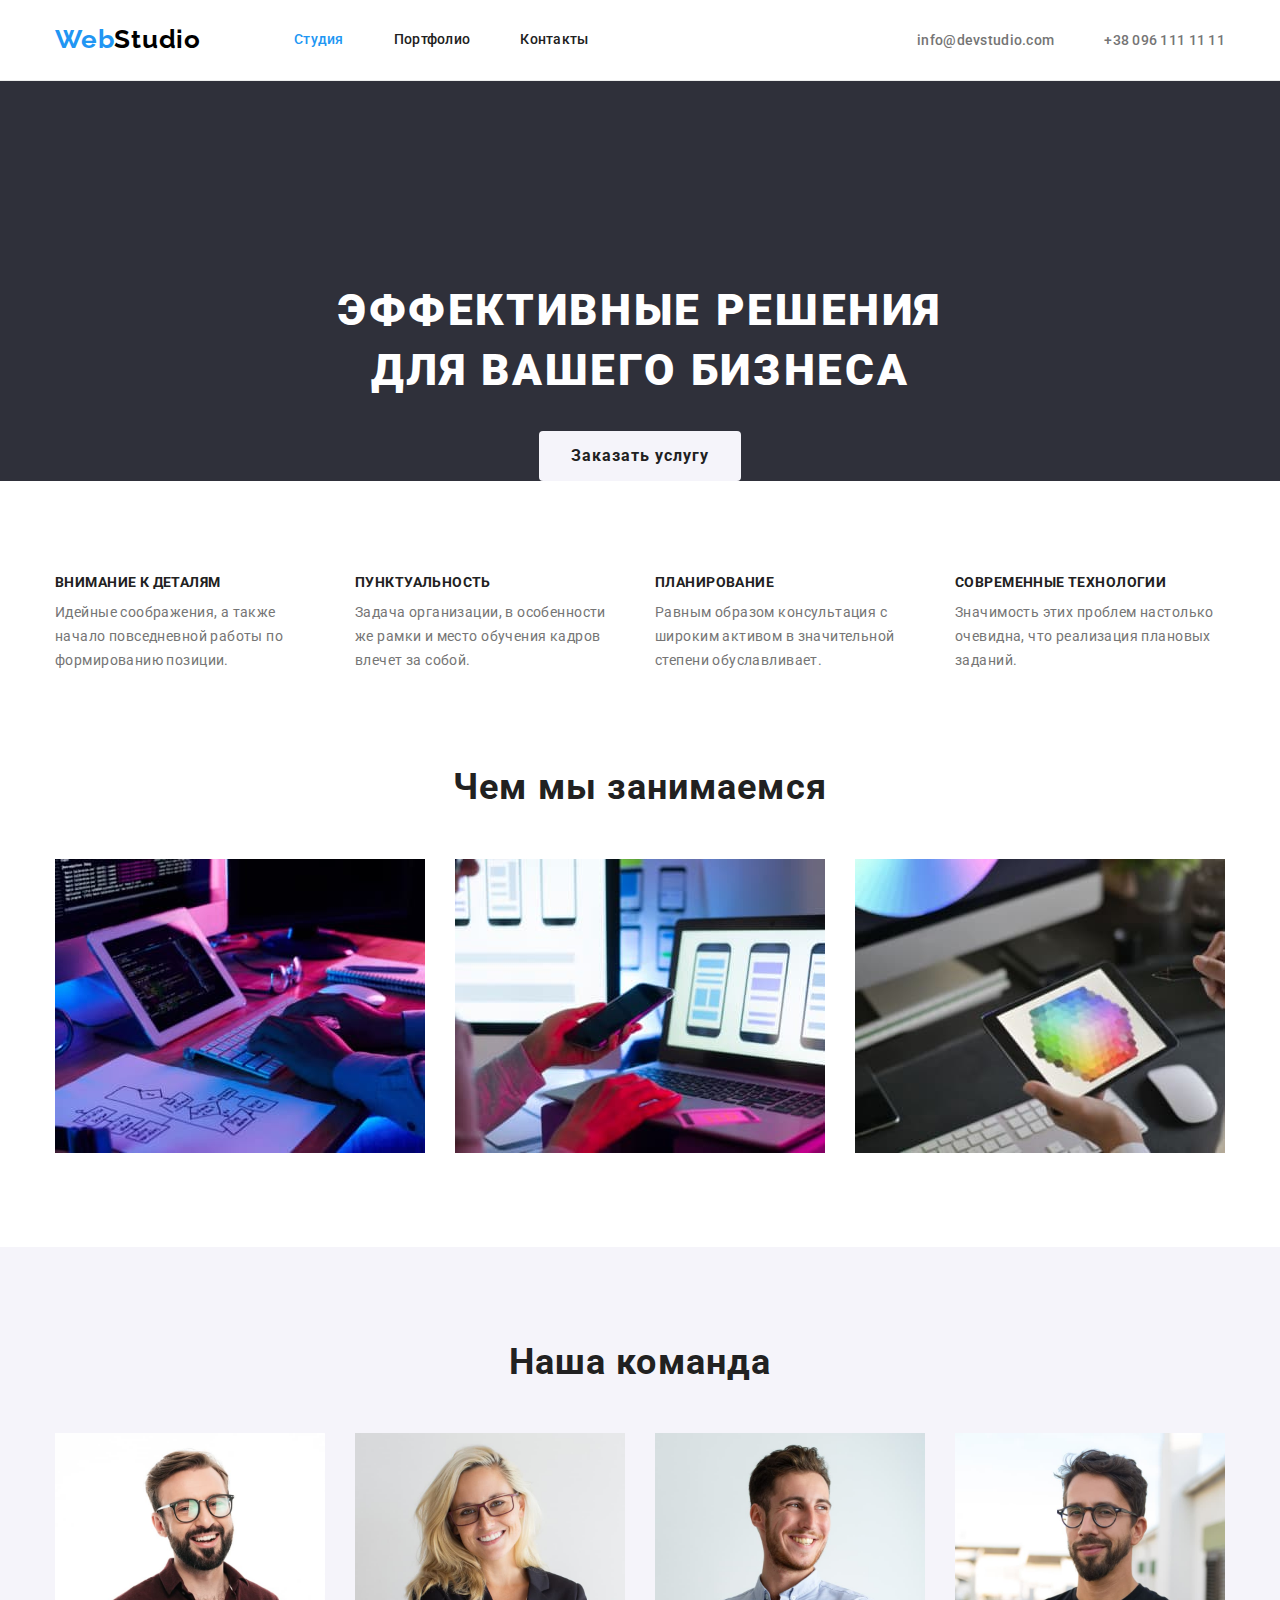
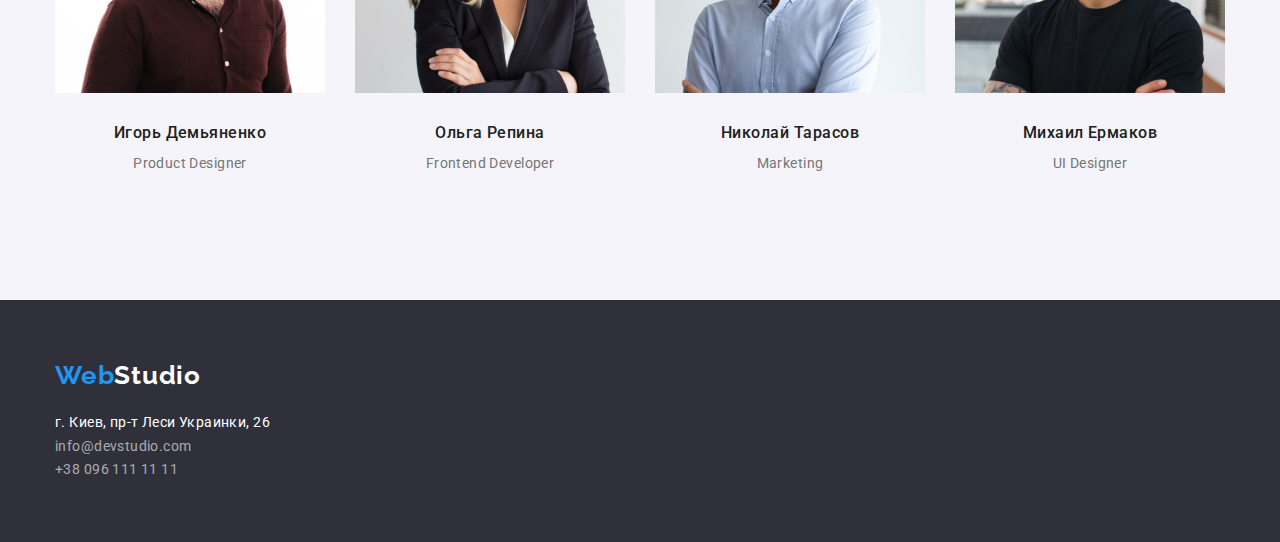
==== index.html @ 31b7b87a "Add files via upload" ====
<!DOCTYPE html>
<html lang="ru">
<head>
    <meta charset="UTF-8">
    <meta http-equiv="X-UA-Compatible" content="IE=edge">
    <meta name="viewport" content="width=device-width, initial-scale=1.0">
    <title>WebStudio</title>
    <link href="https://fonts.googleapis.com/css2?family=Raleway:wght@700&family=Roboto:wght@400;500;700;900&display=swap" rel="stylesheet">
    <link rel="stylesheet" href="https://cdnjs.cloudflare.com/ajax/libs/modern-normalize/1.1.0/modern-normalize.min.css">
    <link rel="stylesheet" href="./css/style.css">

</head>
<body>
   <header class="header section">
    <div class="container header-nav">
        <nav class="nav">
            <a href="./index.html" class="logo logo-link"><span class="web">Web</span>Studio</a>
        <ul class="site-nav">
            <li class="site-nav-item"><a href="./index.html" class="link current">Студия</a></li>
            <li class="site-nav-item"><a href="./portfolio.html" class="link">Портфолио</a></li>
            <li class="site-nav-item"><a href=""class="link">Контакты</a></li>
        </ul>
       </nav>
       <ul class="nav-contacts">
           <li class="nav-contacts-item"><a href="mailto:info@devstudio.com" class="link-contact">info@devstudio.com</a></li>
           <li class="nav-contacts-item"><a href="tel:+380961111111" class="link-contact">+38 096 111 11 11</a></li>
       </ul>
    </div>
   </header>
   <!--Main content-->
    <main>
        <!--Section 1-->
        <section class="hero section">
            <h1 class="hero-title">Эффективные решения <br /> для вашего бизнеса</h1>
            <button type="button" class="button">Заказать услугу</button>
        </section>
        <!--Section 2 text-->
        <section class="description">
            <div class="container">
            <ul class="decription-list">
                <li class="decription-item">
                    <h3 class="decription-head text-title">Внимание к деталям</h3>
                    <p class="decription-text text">Идейные соображения, а также начало повседневной работы по формированию позиции.</p>
                </li>
                <li class="decription-item">
                    <h3 class="description-head text-title">Пунктуальность</h3>
                    <p class="description-text text">Задача организации, в особенности же рамки и место обучения кадров влечет за собой.</p>
                </li>
                <li class="decription-item">
                    <h3 class="description-head text-title">Планирование</h3>
                    <p class="description-text text">Равным образом консультация с широким активом в значительной степени обуславливает.</p>
                </li>
                <li class="decription-item">
                    <h3 class="description-head text-title">Современные технологии</h3>
                    <p class="description-text text">Значимость этих проблем настолько очевидна, что реализация плановых заданий.</p>
                </li>
            </ul>
            </div>
        </section>

        <!--Section 3 pictures-->
        <section class="activities section">
            <div class="container">
            <h2 class="activities-title section-title">Чем мы занимаемся</h2>
            <ul class="activities-list">
                <li class="activities-item"><img src="./images/box-1.jpg" alt="Десктопные приложения" width="370" height="294"></li>
                <li class="activities-item"><img src="./images/box-2.jpg" alt="Мобильные приложения" width="370" height="294"></li>
                <li class="activities-item"><img src="./images/box-3.jpg" alt="Дизайнерские решения" width="370" height="294"></li>
            </ul>
            </div> 
        </section>

        <!--Section 4 Team-->
        <section class="team section">
            <div class="container">
            <h2 class="team-title section-title">Наша команда</h2>
            <ul class="team-list">
                <li class="team-item">
                    <img src="./images/img-igor.jpg" alt="Портрет Игоря" width="270" height="260">
                        <h3 class="portrait-title">Игорь Демьяненко</h3>
                        <p class="position text" lang="en">Product Designer</p>       
                </li>
                <li class="team-item">
                    <img src="./images/img-olga.jpg" alt="Портрет Ольги" width="270" height="260">
                        <h3 class="portrait-title">Ольга Репина</h3>
                        <p class="position text" lang="en">Frontend Developer</p>
                </li>
                <li class="team-item">
                    <img src="./images/img-nikolay.jpg" alt="Портрет Николая" width="270" height="260">
                        <h3 class="portrait-title">Николай Тарасов</h3>
                        <p class="position text" lang="en">Marketing</p>
                </li>
                <li class="team-item">
                    <img src="./images/img-mihail.jpg" alt="Портрет Михаила" width="270" height="260">
                        <h3 class="portrait-title">Михаил Ермаков</h3>
                        <p class="position text" lang="en">UI Designer</p>
                </li>
            </ul>
            </div>
        </section>


    </main>
    <footer class="footer section">
        <div class="container">
        <a href="./index.html" class="logo-footer logo-link"><span class="web-footer">Web</span>Studio</a>
        <address class="address">
            <ul class="address-list">
                <li><a href="" class="adress-link-location">г. Киев, пр-т Леси Украинки, 26</a></li>
                <li><a href="mailto:info@devstudio.com" class="adress-link">info@devstudio.com</a></li>
                <li><a href="tel:+380961111111" class="adress-link">+38 096 111 11 11</a></li>
            </ul>
        </address>
        </div>
    </footer> 
</body>
</html>
---- css/style.css ----
:root {
    --primary-text-color: #757575; 
    --title-text-color: #212121;
    --accent-color: #2196F3;
    --white-text-color: #FFFFFF;
    --background-color-blue: #2196F3;
    --background-color-white: #FFFFFF;
    --background-color-button: #F5F4FA;
    --logo-text-color: #000000;
    --background-color-footer: #2F303A;
    --button-hover-blue: #188CE8;
    --transparent-link: rgba(255, 255, 255, 0.6);
    --border-header-color: #ECECEC;
    --border-picture-color: #EEEEEE; 
}

/*font-family: 'Raleway', sans-serif;
font-family: 'Roboto', sans-serif;*/

html {box-sizing: border-box;}
*, *::before, *::after {box-sizing: inherit;}

body {font-family: 'Roboto', sans-serif;
    color: var(--title-text-color);}

p, h1, h2, h3, h4, h5, h6, ul {
    margin: 0px;
    padding-left: 0px;
}

ul {list-style: none;}

img {display: block; max-width: 100%; height: auto;}
/*.section {outline: 3px solid rgb(174, 109, 235);}*/

.container {
    width: 1200px;
    padding-left: 15px;
    padding-right: 15px;
    margin: 0 auto;
    /*outline: 1px solid red;*/
}
/*header*/
 /*logo and nav*/

.header {
    display: flex;
align-items: center;
border-bottom: 1px solid var(--border-header-color);
}

    .header-nav {
    display: flex;
    align-items: center;
}
    
    .nav {display: flex;
        align-items: center;}
    .site-nav {display: flex;}


.logo{
    font-family: 'Raleway';
    font-style: normal;
    font-weight: 700;
    font-size: 26px;
    line-height: 1.2;
    letter-spacing: 0.03em;
    color: var(--logo-text-color);

    margin-right: 93px;
    padding-top: 24px;
    padding-bottom: 24px;}

    .web{color: var(--accent-color);}

    .logo-link {
        text-decoration: none
    }

.site-nav .link{
    font-weight: 500;
    font-size: 14px;
    line-height: 1.14;
    letter-spacing: 0.02em;
    color: var(--title-text-color);
    text-decoration: none;
    display: block;
    padding-top: 32px;
    padding-bottom: 32px;
    }
    
    /*.site-nav-item {margin-right: 50px;}
    .site-nav-item:last-child {margin-right: 0;}*/
    .site-nav-item:not(:last-child) {margin-right: 50px;}

    .link-contact{
        font-style: normal;
        font-weight: 500;
        font-size: 14px;
        line-height: 1.14;
        letter-spacing: 0.02em;
        color: var(--primary-text-color);
        text-decoration: none;
        padding-top: 32px;
        padding-bottom: 32px;}

.site-nav .link:hover,
.site-nav .link:focus{color: var(--accent-color);}
.link-contact:hover,
.link-contact:focus{color: var(--accent-color);}

.site-nav .link.current {
    color: var(--accent-color);
}

.nav-contacts {display: flex;
margin-left: auto;}
.nav-contacts-item:not(:last-child) {margin-right: 50px;} 


/*Section Hero*/

.hero {background-color: var(--background-color-footer);
text-align: center;}

.hero-title {
    font-weight: 900;
    font-size: 44px;
    line-height: 1.36;
    text-align: center;
    letter-spacing: 0.06em;
    text-transform: uppercase;
    color: var(--white-text-color);
    padding-top: 200px;
    padding-bottom: ;
    margin-bottom: 30px;
    }

.button {font-family: inherit;
    font-weight: 700;
    font-size: 16px;
    line-height: 1.88;
    display:inline-block;
    align-items: center;
    
    letter-spacing: 0.06em;
    color: var(--title-text-color);
    background-color: var(--background-color-button);
    border: transparent;
    border-radius: 4px;
    min-width: 200px;
    padding: 10px 32px;
}

.button:hover,
.button:focus {color: var(--white-text-color);
background-color: var(--button-hover-blue);}  

/* Section Description*/

.description {
padding-top: 94px;

}

.decription-list {
    display: flex;

}

.decription-item {width: 270px;
margin-right: 30px;}

/*.decription-item:last-child {margin-right: 0;}*/

.decription-item:nth-child(4n) {margin-right: 0;}


.text-title {font-weight: 700;
    font-size: 14px;
    line-height: 1.14;
    letter-spacing: 0.03em;
    text-transform: uppercase;
    margin-bottom: 10px;

}
.text {font-size: 14px;
    line-height: 1.71;
    letter-spacing: 0.03em;
    color: var(--primary-text-color);}

    /* Section Activities*/
    
.activities {padding-top: 94px;
    padding-bottom: 94px;}

.activities-list {display: flex;}
.activities-item {margin-right: 30px;}
.activities-item:last-child {margin-right: 0px;}

.section-title {font-weight: 700;
    font-size: 36px;
    line-height: 1.17;
    text-align: center ;
    letter-spacing: 0.03em;
    margin-bottom: 50px;
    }
 

/* Section Team*/

.team {background-color: var(--background-color-button);
    padding-top: 94px;
    padding-bottom: 94px;
}

.team-list {display: flex;}

.team-item {width: 270px;
    margin-right: 30px;
    padding-bottom: 30px;}

.team-item:nth-child(4n) {margin-right: 0;}

.portrait-title {
    font-weight: 500;
    font-size: 16px;
    line-height: 1.19;
    text-align: center;
    letter-spacing: 0.03em;
    margin-top: 30px;
}

.position {margin-top: 10px;
    text-align: center;
}
    
/*footer*/

.footer {background-color:var(--background-color-footer);
padding-top: 60px;
padding-bottom: 60px;}

.logo-footer{font-family: 'Raleway';
    font-style: normal;
    font-weight: 700;
    font-size: 26px;
    line-height: 1.2;
    letter-spacing: 0.03em;
    color: var(--white-text-color);
    
    }
    .web-footer{color: var(--accent-color);}

.address {
    margin-top: 20px;
}

.adress-link-location {
    font-style: normal;
    font-size: 14px;
    line-height: 1.7;
    letter-spacing: 0.03em;
    color: var(--white-text-color);
    text-decoration: none;
    }

.adress-link {
    font-style: normal;
    font-size: 14px;
    line-height: 1.7;
    letter-spacing: 0.03em;
    color: var(--transparent-link);
    text-decoration: none;
    }

    .address-list a:hover,
    .address-list a:focus {color: var(--accent-color);}

    


    /*---------------------Portfolio-page-------------------*/
    .main-portfolio {padding-top: 94px;
    padding-bottom: 94px;}

    .visually-hidden { 
        position: absolute; 
        width: 1px; 
        height: 1px; 
        margin: -1px; 
        border: 0; 
        padding: 0; 
        white-space: nowrap; 
        clip-path: inset(100%); 
        clip: rect(0 0 0 0); 
        overflow: hidden; 
      } 

    .button-list {
        display: flex;
        margin-left: auto;
        margin-right: auto;
        justify-content: center;
        
    }
    .button-portfolio {
        font-family: inherit;
        font-style: normal;
        font-weight: 500;
        font-size: 16px;
        line-height: 1.62;
        text-align: center;
        letter-spacing: 0.03em;
        background-color: var(background-color-button);
        
        border-radius: 4px;
        border: transparent;
        display: block;
        margin-right: 8px;
        padding: 6px 22px;
            
    }

    .flex-container {padding-top: 50px;
        }

    .button-portfolio:last-child {margin-right: 0;}
    

    .button-portfolio:hover,
    .button-portfolio:focus {color: var(--white-text-color);
    background-color: var(--background-color-blue);}
    
    .portfolio-link {text-decoration: none;}

   

    .portfolio-title {
        font-weight: 700;
        font-size: 18px;
        line-height: 2.0;
        letter-spacing: 0.06em;
        color: var(--title-text-color);
        }

    .portfolio-filter {
        font-size: 16px;
        line-height: 1.88;
        letter-spacing: 0.03em;
        color: var(--primary-text-color);
        margin-top: 4px;
        

    }
    .portfolio-description {
        font-size: 16px;
        line-height: 1.88;
        letter-spacing: 0.03em;
        color: var(--white-text-color);
        background-color: var(--background-color-blue);
        padding-left: 24px;
    }

.picture-card {border: 1px solid var(--border-picture-color);
padding: 20px 24px;} 

.portfolio-list {display: flex;
flex-wrap: wrap;}

.portfolio-item {
    width: 370px;
    margin-right: 30px;
    margin-bottom: 30px; 
}
 
.portfolio-item:nth-child(3n) {margin-right: 0;}
.portfolio-item:nth-last-child(-n+3) {margin-bottom: 0;}
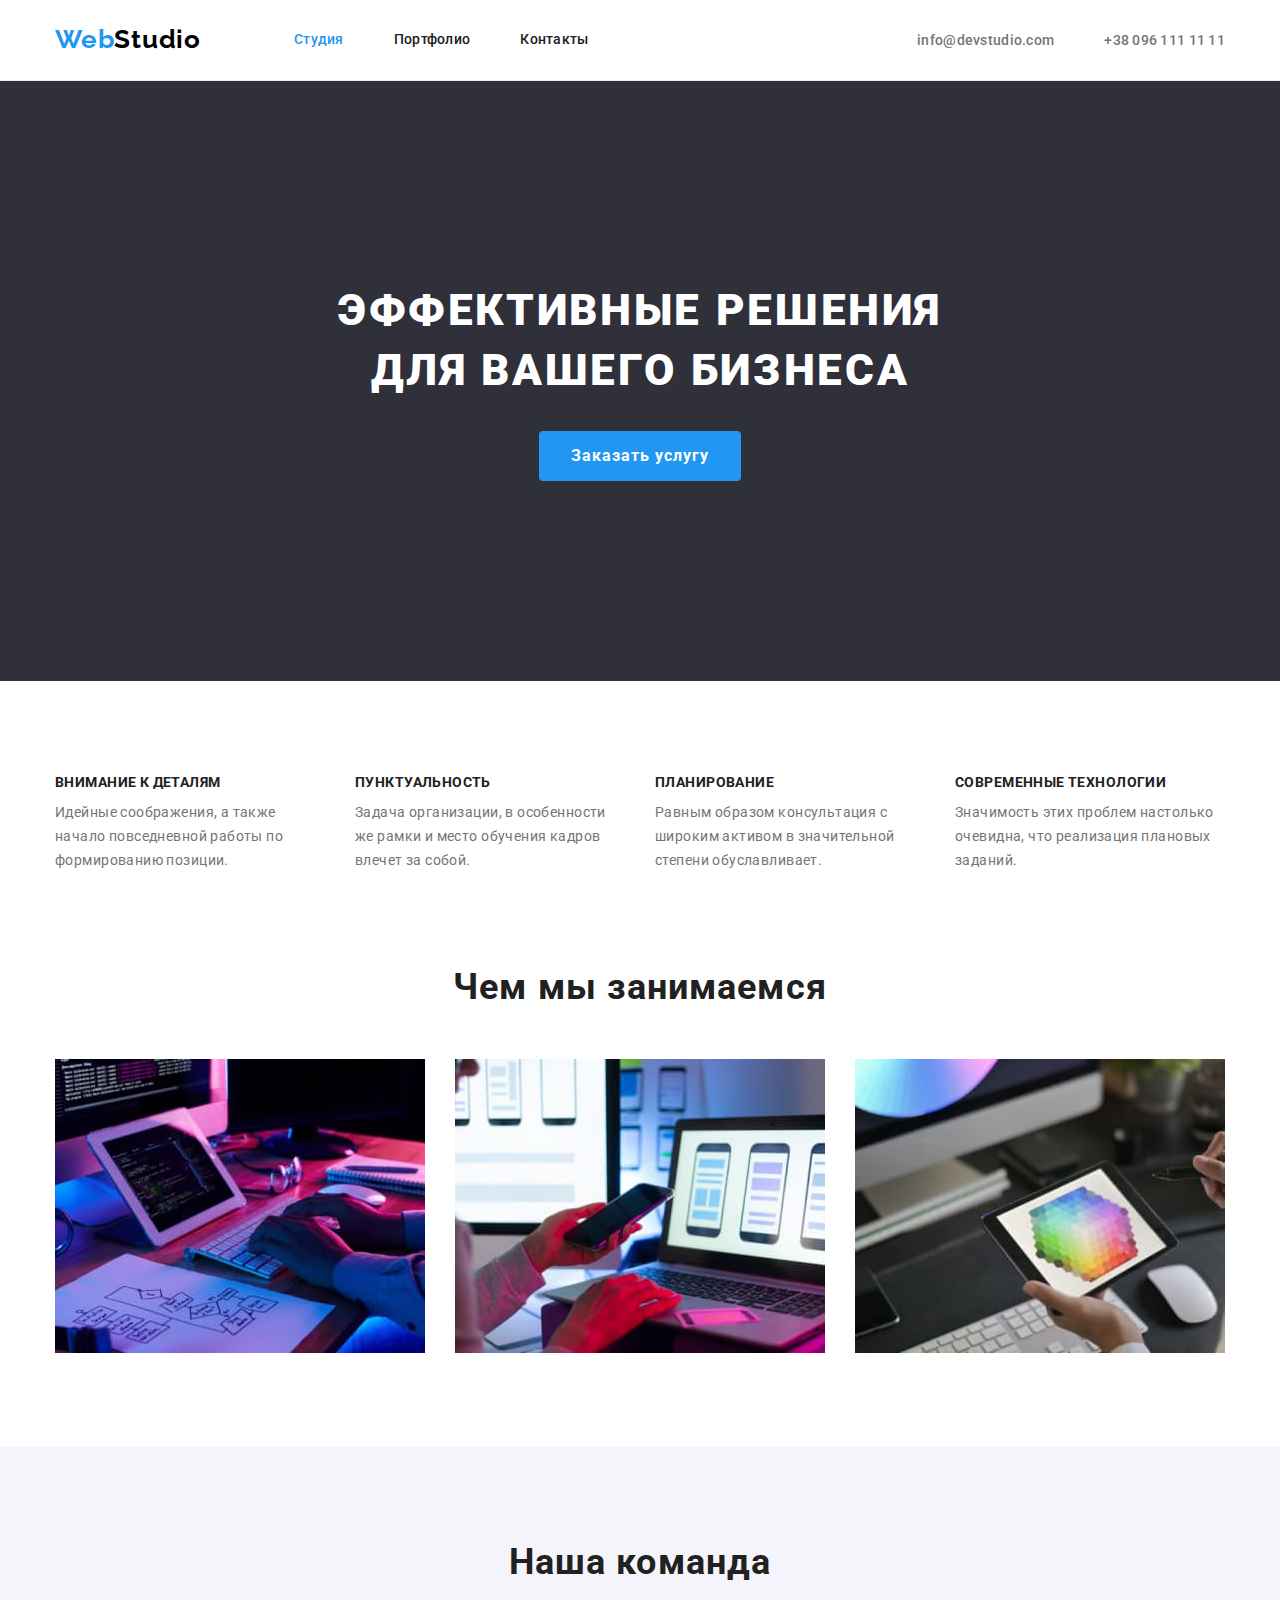
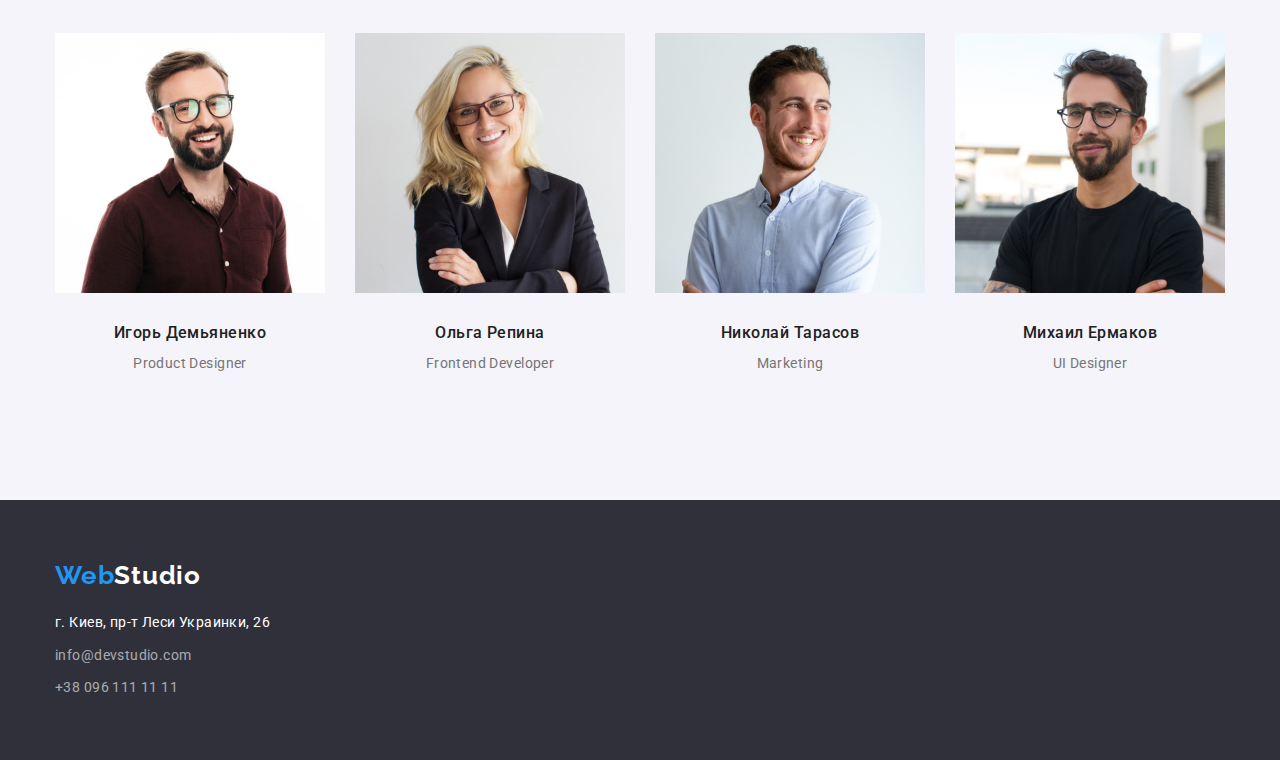
==== commit d541df1b: "Add files via upload" ====
--- a/index.html
+++ b/index.html
@@ -106,9 +106,9 @@
         <a href="./index.html" class="logo-footer logo-link"><span class="web-footer">Web</span>Studio</a>
         <address class="address">
             <ul class="address-list">
-                <li><a href="" class="adress-link-location">г. Киев, пр-т Леси Украинки, 26</a></li>
-                <li><a href="mailto:info@devstudio.com" class="adress-link">info@devstudio.com</a></li>
-                <li><a href="tel:+380961111111" class="adress-link">+38 096 111 11 11</a></li>
+                <li class="addres-list-item"><a href="" class="adress-link-location">г. Киев, пр-т Леси Украинки, 26</a></li>
+                <li class="addres-list-item"><a href="mailto:info@devstudio.com" class="adress-link">info@devstudio.com</a></li>
+                <li class="addres-list-item"><a href="tel:+380961111111" class="adress-link">+38 096 111 11 11</a></li>
             </ul>
         </address>
         </div>
--- a/css/style.css
+++ b/css/style.css
@@ -122,7 +122,9 @@
 /*Section Hero*/
 
 .hero {background-color: var(--background-color-footer);
-text-align: center;}
+text-align: center;
+padding-top: 200px;
+padding-bottom: 200px;}
 
 .hero-title {
     font-weight: 900;
@@ -132,8 +134,7 @@
     letter-spacing: 0.06em;
     text-transform: uppercase;
     color: var(--white-text-color);
-    padding-top: 200px;
-    padding-bottom: ;
+    
     margin-bottom: 30px;
     }
 
@@ -145,8 +146,8 @@
     align-items: center;
     
     letter-spacing: 0.06em;
-    color: var(--title-text-color);
-    background-color: var(--background-color-button);
+    color: var(--white-text-color);
+    background-color: var(--background-color-blue);
     border: transparent;
     border-radius: 4px;
     min-width: 200px;
@@ -278,11 +279,13 @@
     .address-list a:hover,
     .address-list a:focus {color: var(--accent-color);}
 
+    .addres-list-item:not(:last-child) {margin-bottom: 9px;}
+
     
 
 
     /*---------------------Portfolio-page-------------------*/
-    .main-portfolio {padding-top: 94px;
+    .portfolio {padding-top: 94px;
     padding-bottom: 94px;}
 
     .visually-hidden { 
@@ -303,8 +306,10 @@
         margin-left: auto;
         margin-right: auto;
         justify-content: center;
-        
-    }
+        margin-bottom: 50px; 
+    }
+
+    .button-list-item:not(:last-child) {margin-right: 8px;}
     .button-portfolio {
         font-family: inherit;
         font-style: normal;
@@ -318,13 +323,12 @@
         border-radius: 4px;
         border: transparent;
         display: block;
-        margin-right: 8px;
+        
         padding: 6px 22px;
             
     }
 
-    .flex-container {padding-top: 50px;
-        }
+    
 
     .button-portfolio:last-child {margin-right: 0;}
     
